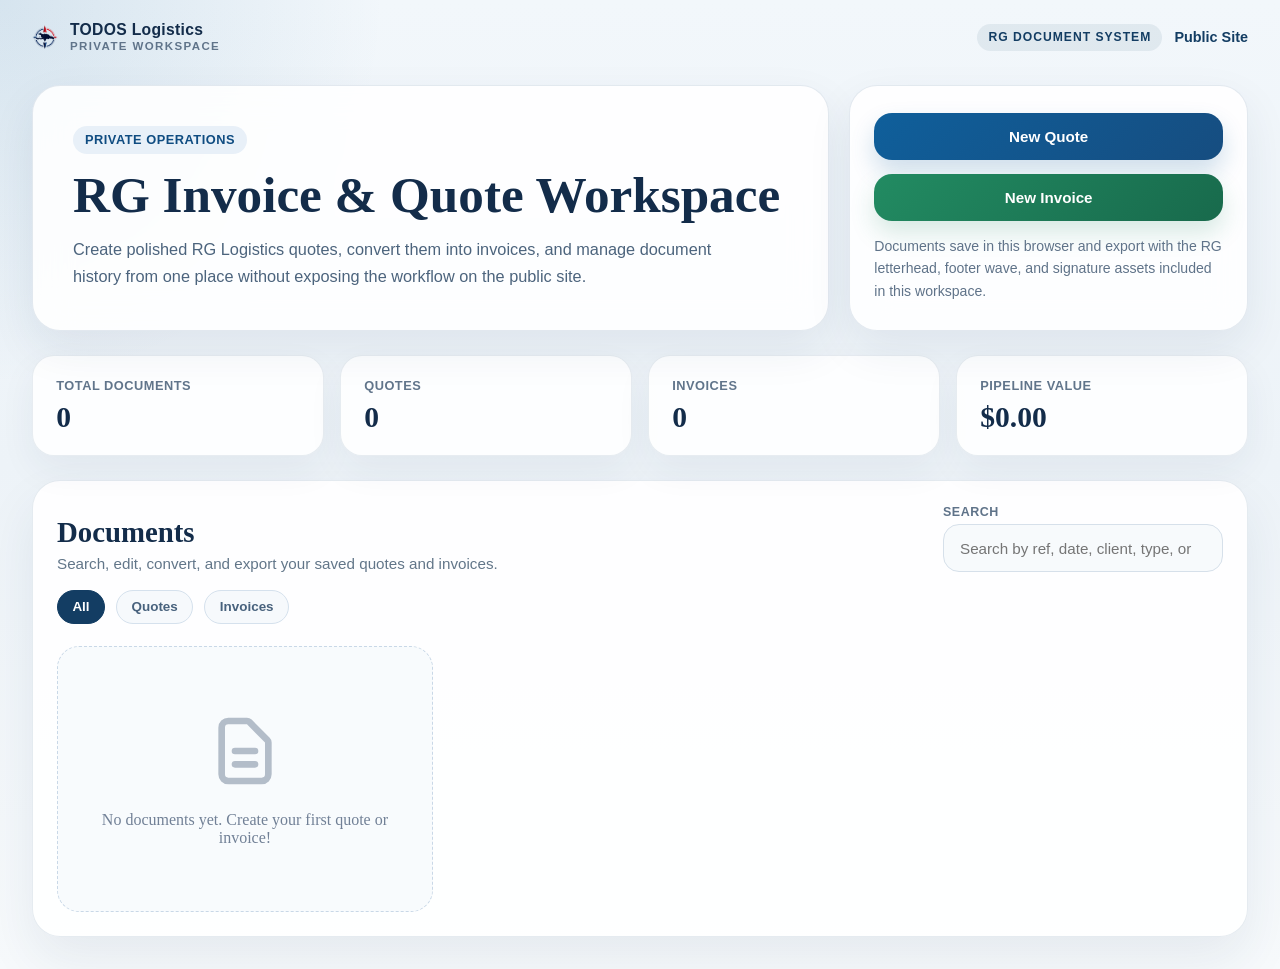
==== admin/index.html @ 8125ab9e "update admin feature workflow and domain" ====
<!DOCTYPE html>
<html lang="en">
<head>
    <meta charset="UTF-8">
    <meta name="viewport" content="width=device-width, initial-scale=1.0">
    <title>RG Logistics Workspace | TODOS Logistics</title>
    <meta name="robots" content="noindex, nofollow, noarchive, nosnippet">
    <meta name="referrer" content="no-referrer">
    <link rel="stylesheet" href="css/styles.css">
</head>
<body>
    <header class="workspace-topbar">
        <a class="workspace-brand" href="../index.html" aria-label="Return to TODOS Logistics">
            <img src="../Assets/Logo-Compass.png" alt="TODOS Logistics Compass">
            <span class="workspace-brand-copy">
                <strong>TODOS Logistics</strong>
                <span>Private Workspace</span>
            </span>
        </a>
        <div class="workspace-links">
            <span class="workspace-badge">RG Document System</span>
            <a class="workspace-link" href="../index.html">Public Site</a>
        </div>
    </header>
    <main class="container">
        <section class="hero-panel">
            <div class="hero-copy">
                <span class="eyebrow">Private Operations</span>
                <h1>RG Invoice & Quote Workspace</h1>
                <p>Create polished RG Logistics quotes, convert them into invoices, and manage document history from one place without exposing the workflow on the public site.</p>
            </div>
            <div class="hero-actions" aria-label="Primary actions">
                <button class="btn btn-primary" id="newQuoteBtn" type="button">New Quote</button>
                <button class="btn btn-success" id="newInvoiceBtn" type="button">New Invoice</button>
                <p class="hero-note">Documents save in this browser and export with the RG letterhead, footer wave, and signature assets included in this workspace.</p>
            </div>
        </section>

        <section class="overview-grid">
            <article class="stat-card">
                <span class="stat-label">Total Documents</span>
                <strong class="stat-value" id="totalDocumentsStat">0</strong>
            </article>
            <article class="stat-card">
                <span class="stat-label">Quotes</span>
                <strong class="stat-value" id="quoteCountStat">0</strong>
            </article>
            <article class="stat-card">
                <span class="stat-label">Invoices</span>
                <strong class="stat-value" id="invoiceCountStat">0</strong>
            </article>
            <article class="stat-card">
                <span class="stat-label">Pipeline Value</span>
                <strong class="stat-value" id="totalValueStat">$0.00</strong>
            </article>
        </section>

        <section class="dashboard">
                <div class="dashboard-topbar">
                <div>
                    <h2>Documents</h2>
                    <p class="dashboard-subtitle">Search, edit, convert, and export your saved quotes and invoices.</p>
                </div>
                <label class="search-field">
                    <span class="search-label">Search</span>
                    <input type="search" id="documentSearch" placeholder="Search by ref, date, client, type, or tag">
                </label>
            </div>

            <div class="filter-row" role="tablist" aria-label="Document filters">
                <button class="filter-chip active" id="filterAllBtn" type="button" data-filter="all">All</button>
                <button class="filter-chip" id="filterQuotesBtn" type="button" data-filter="quote">Quotes</button>
                <button class="filter-chip" id="filterInvoicesBtn" type="button" data-filter="invoice">Invoices</button>
            </div>

            <div class="documents-grid" id="documentsGrid">
                <div class="empty-state">
                    <svg fill="none" stroke="currentColor" viewBox="0 0 24 24" aria-hidden="true">
                        <path stroke-linecap="round" stroke-linejoin="round" stroke-width="2" d="M9 12h6m-6 4h6m2 5H7a2 2 0 0 1-2-2V5a2 2 0 0 1 2-2h5.586a1 1 0 0 1 .707.293l5.414 5.414a1 1 0 0 1 .293.707V19a2 2 0 0 1-2 2z"></path>
                    </svg>
                    <p>No documents yet. Create your first quote or invoice!</p>
                </div>
            </div>
        </section>
    </main>

    <div class="modal" id="documentModal" aria-hidden="true">
        <div class="modal-content">
            <div class="modal-header">
                <h3 id="modalTitle">New Quote</h3>
                <button class="close-btn" id="closeModalBtn" type="button" aria-label="Close">x</button>
            </div>

            <div class="modal-body">
                <div class="modal-layout">
                    <div class="editor-panel">
                        <div class="step-indicator">
                            <div class="step active" data-step="1">
                                <div class="step-number">1</div>
                                <div class="step-label">Type & Info</div>
                            </div>
                            <div class="step" data-step="2">
                                <div class="step-number">2</div>
                                <div class="step-label">Client Details</div>
                            </div>
                            <div class="step" data-step="3">
                                <div class="step-number">3</div>
                                <div class="step-label">Line Items</div>
                            </div>
                            <div class="step" data-step="4">
                                <div class="step-number">4</div>
                                <div class="step-label">Items Preview</div>
                            </div>
                            <div class="step" data-step="5">
                                <div class="step-number">5</div>
                                <div class="step-label">Review</div>
                            </div>
                        </div>

                        <div class="step-intro">
                            <span class="step-intro-label">Current Step</span>
                            <h4 id="stepIntroTitle">Type & Info</h4>
                            <p id="stepIntroText">Choose the document type, confirm the date, and set the reference details.</p>
                        </div>

                        <div class="form-step active" data-step="1">
                            <div class="review-section-header">
                                <span class="review-section-step">Step 1</span>
                                <h5>Document Details</h5>
                                <p>Make quick changes to type, date, PO number, and tags.</p>
                            </div>
                            <div class="form-group">
                                <label for="docType">Document Type</label>
                                <select id="docType">
                                    <option value="quote">Quote</option>
                                    <option value="invoice">Invoice</option>
                                </select>
                            </div>
                            <div class="form-row">
                                <div class="form-group">
                                    <label for="refNumber">Reference Number</label>
                                    <input type="text" id="refNumber">
                                    <small class="field-help">You can adjust the last sequence digits if you need to change the quote or invoice number manually.</small>
                                </div>
                                <div class="form-group">
                                    <label for="docDate">Date</label>
                                    <input type="date" id="docDate">
                                </div>
                            </div>
                            <div class="form-group">
                                <label for="poNumber">Purchase Order Number (Optional)</label>
                                <input type="text" id="poNumber" placeholder="N/A">
                            </div>
                            <div class="form-group">
                                <label for="docTags">Tags</label>
                                <input type="text" id="docTags" placeholder="Priority, Port-au-Prince, Forklift">
                                <small class="field-help">Separate tags with commas to make documents easier to find later.</small>
                            </div>
                        </div>

                        <div class="form-step" data-step="2">
                            <div class="review-section-header">
                                <span class="review-section-step">Step 2</span>
                                <h5>Client Details</h5>
                                <p>Adjust the customer name or address without leaving review.</p>
                            </div>
                            <div class="form-group">
                                <label for="clientSelect">Saved Client</label>
                                <select id="clientSelect">
                                    <option value="">-- Choose or Add Client --</option>
                                </select>
                            </div>
                            <div class="form-group">
                                <label for="clientName">Client Name / Company</label>
                                <input type="text" id="clientName" placeholder="CCXpress S.A | Chatelain Cargo Services">
                            </div>
                            <div class="form-group">
                                <label for="clientAddress">Client Address</label>
                                <textarea id="clientAddress" rows="3" placeholder="42 Airport Road, Port Au Prince, Haiti"></textarea>
                            </div>
                            <div class="form-group">
                                <button type="button" class="btn btn-success" id="saveClientBtn">Save Client</button>
                            </div>
                        </div>

                        <div class="form-step" data-step="3">
                            <div class="review-section-header">
                                <span class="review-section-step">Step 3</span>
                                <h5>Line Items</h5>
                                <p>Update quantities and pricing for each service, then set document-wide notes and payment terms below.</p>
                            </div>
                            <div class="form-group">
                                <div class="line-items-header">
                                    <label>Line Items</label>
                                    <button type="button" class="btn btn-secondary" id="addItemBtn">Add Item</button>
                                </div>
                                <div class="items-container" id="itemsContainer"></div>
                            </div>
                            <div class="document-settings-panel">
                                <div class="document-settings-header">
                                    <h6>Document Notes & Terms</h6>
                                    <p>These fields apply to the overall quote or invoice, not to an individual line item.</p>
                                </div>
                                <div class="form-group">
                                    <label for="notes">Notes (Optional)</label>
                                    <textarea id="notes" rows="3" placeholder="Add any exclusions, terms, or additional notes for the full document..."></textarea>
                                </div>
                                <div class="form-group">
                                    <label for="paymentTerms">Terms of Payment</label>
                                    <input type="text" id="paymentTerms" value="Payment Upon Receipt">
                                </div>
                            </div>
                        </div>

                        <div class="form-step" data-step="4">
                            <div class="review-section-header">
                                <span class="review-section-step">Step 4</span>
                                <h5>Line Item Preview</h5>
                                <p>Inspect the commercial section before opening the full print-ready review.</p>
                            </div>
                            <div class="preview-container" id="lineItemsPreviewContainer"></div>
                        </div>

                        <div class="form-step" data-step="5">
                            <div class="review-section-header">
                                <span class="review-section-step">Step 5</span>
                                <h5>Final Preview</h5>
                                <p>Review the final output and export when everything looks right.</p>
                            </div>
                            <div class="preview-container" id="previewContainer"></div>
                        </div>
                    </div>
                    <aside class="editor-sidebar">
                        <section class="sidebar-card">
                            <span class="sidebar-label">Document Summary</span>
                            <div class="sidebar-value" id="summaryDocType">Quote</div>
                            <div class="sidebar-meta" id="summaryRef">Ref pending</div>
                            <div class="sidebar-meta" id="summaryDate">Date pending</div>
                        </section>

                        <section class="sidebar-card">
                            <span class="sidebar-label">Client</span>
                            <div class="sidebar-value sidebar-value-sm" id="summaryClient">No client selected</div>
                            <div class="sidebar-meta sidebar-meta-multiline" id="summaryAddress">Choose or enter a client to continue.</div>
                        </section>

                        <section class="sidebar-card">
                            <span class="sidebar-label">Commercial Snapshot</span>
                            <div class="sidebar-metrics">
                                <div>
                                    <span class="sidebar-metric-label">Items</span>
                                    <strong id="summaryItems">0</strong>
                                </div>
                                <div>
                                    <span class="sidebar-metric-label">Subtotal</span>
                                    <strong id="summaryTotal">$0.00</strong>
                                </div>
                            </div>
                            <div class="sidebar-tags" id="summaryTags">
                                <span class="sidebar-tag muted">No tags yet</span>
                            </div>
                        </section>

                        <section class="sidebar-card">
                            <span class="sidebar-label">Export Options</span>
                            <label class="checkbox-row checkbox-row-block">
                                <input type="checkbox" id="includeSignature" checked>
                                <span>Include signature on export</span>
                            </label>
                            <small class="field-help">Turn this off for unsigned quotes or invoices before you export the PDF.</small>
                        </section>

                        <section class="sidebar-card sidebar-card-muted">
                            <span class="sidebar-label">Workflow Tip</span>
                            <p id="sidebarTip">Keep line items concise and use tags like destination, service type, or priority to make search much easier later.</p>
                        </section>
                    </aside>
                </div>
            </div>

            <div class="modal-footer">
                <button class="btn btn-secondary" id="prevBtn" type="button" style="display: none;">Previous</button>
                <button class="btn btn-primary" id="nextBtn" type="button">Next</button>
                <button class="btn btn-success" id="saveBtn" type="button" style="display: none;">Save & Export PDF</button>
            </div>
        </div>
    </div>

    <script src="js/app.js"></script>
</body>
</html>
---- admin/css/styles.css ----
* {
    margin: 0;
    padding: 0;
    box-sizing: border-box;
}

body {
    font-family: Georgia, "Times New Roman", serif;
    background:
        radial-gradient(circle at top left, rgba(11, 93, 151, 0.12), transparent 24%),
        linear-gradient(180deg, #f2f7fb 0%, #edf3f8 48%, #f7fafc 100%);
    color: #24364a;
    min-height: 100vh;
}

.workspace-topbar {
    max-width: 1360px;
    margin: 0 auto;
    padding: 1.35rem 2rem 0;
    display: flex;
    align-items: center;
    justify-content: space-between;
    gap: 1rem;
}

.workspace-brand {
    display: inline-flex;
    align-items: center;
    gap: 0.75rem;
    text-decoration: none;
}

.workspace-brand img {
    width: 26px;
    height: 26px;
    object-fit: contain;
}

.workspace-brand-copy {
    display: flex;
    flex-direction: column;
    line-height: 1;
}

.workspace-brand-copy strong {
    color: #132c4a;
    font-family: "Segoe UI", Roboto, Arial, sans-serif;
    font-size: 0.98rem;
    letter-spacing: 0.02em;
}

.workspace-brand-copy span {
    color: #60748a;
    font-family: "Segoe UI", Roboto, Arial, sans-serif;
    font-size: 0.72rem;
    font-weight: 700;
    text-transform: uppercase;
    letter-spacing: 0.12em;
    margin-top: 0.25rem;
}

.workspace-links {
    display: flex;
    align-items: center;
    gap: 0.75rem;
    flex-wrap: wrap;
    justify-content: flex-end;
}

.workspace-badge {
    display: inline-flex;
    align-items: center;
    padding: 0.4rem 0.7rem;
    border-radius: 999px;
    background: rgba(19, 61, 99, 0.08);
    color: #133d63;
    font-family: "Segoe UI", Roboto, Arial, sans-serif;
    font-size: 0.76rem;
    font-weight: 700;
    text-transform: uppercase;
    letter-spacing: 0.08em;
}

.workspace-link {
    color: #133d63;
    text-decoration: none;
    font-family: "Segoe UI", Roboto, Arial, sans-serif;
    font-size: 0.9rem;
    font-weight: 700;
}

.workspace-link:hover {
    text-decoration: underline;
}

.container {
    max-width: 1360px;
    margin: 0 auto;
    padding: 2rem;
}

.hero-panel {
    display: grid;
    grid-template-columns: minmax(0, 1.8fr) minmax(320px, 0.9fr);
    gap: 1.25rem;
    align-items: stretch;
    margin-bottom: 1.5rem;
}

.hero-copy,
.hero-actions {
    background: rgba(255, 255, 255, 0.88);
    border: 1px solid rgba(138, 163, 186, 0.24);
    border-radius: 28px;
    box-shadow: 0 18px 45px rgba(28, 52, 84, 0.08);
    backdrop-filter: blur(18px);
}

.hero-copy {
    padding: 2.5rem;
}

.eyebrow {
    display: inline-flex;
    align-items: center;
    gap: 0.4rem;
    padding: 0.4rem 0.75rem;
    border-radius: 999px;
    background: #e8f0f8;
    color: #0f4c81;
    font-family: "Segoe UI", Roboto, Arial, sans-serif;
    font-size: 0.8rem;
    font-weight: 700;
    letter-spacing: 0.04em;
    text-transform: uppercase;
    margin-bottom: 1rem;
}

.hero-copy h1 {
    font-size: clamp(2.2rem, 4vw, 4rem);
    line-height: 0.98;
    color: #132c4a;
    margin-bottom: 1rem;
}

.hero-copy p {
    max-width: 40rem;
    color: #4c647d;
    font-family: "Segoe UI", Roboto, Arial, sans-serif;
    font-size: 1.02rem;
    line-height: 1.65;
}

.hero-actions {
    padding: 1.5rem;
    display: flex;
    flex-direction: column;
    justify-content: center;
    gap: 0.85rem;
}

.hero-note {
    color: #5f7389;
    font-family: "Segoe UI", Roboto, Arial, sans-serif;
    font-size: 0.88rem;
    line-height: 1.6;
}

.actions {
    display: flex;
    gap: 1rem;
    margin-bottom: 2rem;
    flex-wrap: wrap;
}

.btn {
    padding: 0.95rem 1.2rem;
    border: none;
    border-radius: 18px;
    font-weight: 600;
    cursor: pointer;
    transition: all 0.3s ease;
    font-size: 0.95rem;
    font-family: "Segoe UI", Roboto, Arial, sans-serif;
}

.btn-primary {
    background: linear-gradient(135deg, #0f5f9b 0%, #164d80 100%);
    color: white;
    box-shadow: 0 12px 24px rgba(15, 95, 155, 0.2);
}

.btn-primary:hover {
    background: linear-gradient(135deg, #0c558d 0%, #123d67 100%);
    transform: translateY(-2px);
    box-shadow: 0 16px 30px rgba(15, 95, 155, 0.28);
}

.btn-success {
    background: linear-gradient(135deg, #228b62 0%, #186a4c 100%);
    color: white;
    box-shadow: 0 12px 24px rgba(34, 139, 98, 0.18);
}

.btn-success:hover {
    background: linear-gradient(135deg, #1d7e59 0%, #14583f 100%);
}

.btn-secondary {
    background: #eef3f8;
    color: #28435f;
    border: 1px solid #d6e0ea;
}

.btn-secondary:hover {
    background: #dfe8f2;
}

.overview-grid {
    display: grid;
    grid-template-columns: repeat(4, minmax(0, 1fr));
    gap: 1rem;
    margin-bottom: 1.5rem;
}

.stat-card {
    background: rgba(255, 255, 255, 0.88);
    border: 1px solid rgba(138, 163, 186, 0.2);
    border-radius: 22px;
    padding: 1.4rem 1.45rem;
    box-shadow: 0 14px 36px rgba(28, 52, 84, 0.06);
}

.stat-label {
    display: block;
    color: #61758b;
    font-family: "Segoe UI", Roboto, Arial, sans-serif;
    font-size: 0.8rem;
    font-weight: 700;
    letter-spacing: 0.04em;
    text-transform: uppercase;
    margin-bottom: 0.6rem;
}

.stat-value {
    display: block;
    color: #132c4a;
    font-size: 1.85rem;
    line-height: 1;
}

.dashboard {
    background: rgba(255, 255, 255, 0.9);
    border: 1px solid rgba(138, 163, 186, 0.22);
    border-radius: 28px;
    padding: 1.5rem;
    box-shadow: 0 24px 52px rgba(28, 52, 84, 0.08);
}

.dashboard-topbar {
    display: flex;
    justify-content: space-between;
    align-items: end;
    gap: 1rem;
    margin-bottom: 1.1rem;
}

.dashboard h2 {
    margin-bottom: 0.35rem;
    color: #132c4a;
    font-size: 1.8rem;
}

.dashboard-subtitle {
    color: #627689;
    font-family: "Segoe UI", Roboto, Arial, sans-serif;
    font-size: 0.95rem;
}

.search-field {
    display: flex;
    flex-direction: column;
    gap: 0.35rem;
    min-width: 280px;
}

.search-label {
    color: #5f7389;
    font-family: "Segoe UI", Roboto, Arial, sans-serif;
    font-size: 0.78rem;
    font-weight: 700;
    text-transform: uppercase;
    letter-spacing: 0.04em;
}

.search-field input {
    width: 100%;
    padding: 0.9rem 1rem;
    border-radius: 16px;
    border: 1px solid #d6e0ea;
    background: #f7fafc;
    font-family: "Segoe UI", Roboto, Arial, sans-serif;
    font-size: 0.95rem;
}

.search-field input:focus {
    outline: none;
    border-color: #0f5f9b;
    box-shadow: 0 0 0 4px rgba(15, 95, 155, 0.12);
}

.filter-row {
    display: flex;
    gap: 0.7rem;
    flex-wrap: wrap;
    margin-bottom: 1.4rem;
}

.filter-chip {
    border: 1px solid #d5e1ed;
    background: #f6f9fc;
    color: #48627d;
    border-radius: 999px;
    padding: 0.55rem 0.9rem;
    font-family: "Segoe UI", Roboto, Arial, sans-serif;
    font-size: 0.84rem;
    font-weight: 700;
    cursor: pointer;
    transition: all 0.2s ease;
}

.filter-chip.active,
.filter-chip:hover {
    background: #133d63;
    border-color: #133d63;
    color: white;
}

.documents-grid {
    display: grid;
    grid-template-columns: repeat(auto-fill, minmax(320px, 1fr));
    gap: 1.2rem;
}

.document-card {
    background:
        linear-gradient(180deg, rgba(255, 255, 255, 0.98), rgba(244, 248, 252, 0.96)),
        #fff;
    border: 1px solid #dbe5ef;
    border-radius: 22px;
    padding: 1.25rem;
    transition: all 0.28s ease;
    cursor: pointer;
    box-shadow: 0 10px 26px rgba(28, 52, 84, 0.05);
}

.document-card:hover {
    border-color: #9eb8d3;
    box-shadow: 0 16px 34px rgba(28, 52, 84, 0.11);
    transform: translateY(-3px);
}

.document-card-locked {
    cursor: default;
    opacity: 0.92;
}

.document-card-locked:hover {
    border-color: #dbe5ef;
    box-shadow: 0 10px 26px rgba(28, 52, 84, 0.05);
    transform: none;
}

.doc-header {
    display: flex;
    justify-content: space-between;
    align-items: start;
    margin-bottom: 1rem;
}

.doc-type {
    display: inline-flex;
    align-items: center;
    padding: 0.35rem 0.7rem;
    border-radius: 999px;
    font-size: 0.72rem;
    font-weight: 700;
    letter-spacing: 0.04em;
    text-transform: uppercase;
    font-family: "Segoe UI", Roboto, Arial, sans-serif;
}

.doc-type.quote {
    background: #d9ecfb;
    color: #1e5f93;
}

.doc-type.invoice {
    background: #d7f0e4;
    color: #1c6a4e;
}

.doc-ref {
    font-weight: 700;
    color: #16314e;
    font-size: 1.15rem;
}

.doc-date {
    color: #6f8195;
    font-size: 0.84rem;
    font-family: "Segoe UI", Roboto, Arial, sans-serif;
}

.doc-total {
    font-size: 1.6rem;
    font-weight: 700;
    color: #16314e;
    margin-top: 0.75rem;
}

.doc-client {
    color: #52677b;
    font-size: 0.94rem;
    margin-top: 0.55rem;
    font-family: "Segoe UI", Roboto, Arial, sans-serif;
}

.doc-tags {
    display: flex;
    gap: 0.4rem;
    flex-wrap: wrap;
    margin-top: 0.8rem;
}

.doc-tag {
    display: inline-flex;
    align-items: center;
    padding: 0.28rem 0.65rem;
    border-radius: 999px;
    background: #edf4fa;
    color: #45637d;
    font-family: "Segoe UI", Roboto, Arial, sans-serif;
    font-size: 0.74rem;
    font-weight: 700;
}

.doc-lock-badge {
    display: inline-flex;
    align-items: center;
    margin-top: 0.8rem;
    padding: 0.28rem 0.65rem;
    border-radius: 999px;
    background: #f2f5f8;
    color: #5d7084;
    font-family: "Segoe UI", Roboto, Arial, sans-serif;
    font-size: 0.74rem;
    font-weight: 700;
}

.doc-actions {
    display: flex;
    gap: 0.5rem;
    margin-top: 1rem;
    flex-wrap: wrap;
}

.doc-lock-note {
    color: #60758a;
    font-family: "Segoe UI", Roboto, Arial, sans-serif;
    font-size: 0.8rem;
    font-weight: 700;
    align-self: center;
}

.doc-action-btn {
    border: 1px solid #d2deea;
    background: #fff;
    color: #2d4964;
    border-radius: 999px;
    padding: 0.42rem 0.82rem;
    font-size: 0.78rem;
    font-weight: 700;
    cursor: pointer;
    transition: all 0.2s ease;
    font-family: "Segoe UI", Roboto, Arial, sans-serif;
}

.doc-action-btn:hover {
    border-color: #0f5f9b;
    color: #0f5f9b;
}

.doc-action-btn-danger {
    border-color: #f0c0c0;
    color: #b33939;
}

.doc-action-btn-danger:hover {
    border-color: #cc3d3d;
    color: #992f2f;
}

.empty-state {
    text-align: center;
    padding: 4rem 2rem;
    color: #718096;
    background: #f8fbfd;
    border: 1px dashed #c9d8e7;
    border-radius: 22px;
}

.empty-state svg {
    width: 80px;
    height: 80px;
    margin-bottom: 1rem;
    opacity: 0.45;
}

.modal {
    display: none;
    position: fixed;
    inset: 0;
    width: 100%;
    height: 100%;
    padding: 1rem;
    background: rgba(12, 26, 43, 0.5);
    backdrop-filter: blur(10px);
    z-index: 1000;
    overflow: hidden;
}

.modal.active {
    display: flex;
    align-items: center;
    justify-content: center;
}

.modal-content {
    background: white;
    border-radius: 24px;
    max-width: 880px;
    width: 92%;
    height: min(860px, calc(100vh - 2rem));
    max-height: calc(100vh - 2rem);
    display: flex;
    flex-direction: column;
    overflow: hidden;
    box-shadow: 0 28px 70px rgba(17, 31, 48, 0.28);
    border: 1px solid rgba(210, 223, 235, 0.9);
}

.modal-header {
    background: linear-gradient(135deg, #17385b 0%, #0f2943 100%);
    color: white;
    padding: 1.6rem 1.75rem;
    border-radius: 24px 24px 0 0;
    display: flex;
    justify-content: space-between;
    align-items: center;
    flex: 0 0 auto;
}

.modal-header h3 {
    font-size: 1.45rem;
}

.close-btn {
    background: rgba(255, 255, 255, 0.12);
    color: white;
    border: none;
    font-size: 1.2rem;
    cursor: pointer;
    padding: 0;
    width: 36px;
    height: 36px;
    border-radius: 50%;
    display: flex;
    align-items: center;
    justify-content: center;
}

.modal-body {
    padding: 1.25rem 1.5rem;
    overflow-y: auto;
    flex: 1 1 auto;
    min-height: 0;
}

.modal-layout {
    display: grid;
    grid-template-columns: minmax(0, 1fr);
    gap: 1.25rem;
    align-items: start;
}

.editor-panel {
    min-width: 0;
}

.editor-sidebar {
    display: none;
    flex-direction: column;
    gap: 0.95rem;
    position: sticky;
    top: 0;
}

.modal.review-mode .modal-layout {
    grid-template-columns: minmax(0, 1.4fr) 280px;
}

.modal.review-mode .editor-sidebar {
    display: flex;
}

.sidebar-card {
    background: linear-gradient(180deg, #f9fbfd 0%, #f4f8fb 100%);
    border: 1px solid #d9e4ee;
    border-radius: 20px;
    padding: 1rem;
    box-shadow: 0 10px 24px rgba(24, 46, 72, 0.05);
}

.sidebar-card-muted {
    background: linear-gradient(180deg, #eef4f9 0%, #e7eef5 100%);
}

.sidebar-label {
    display: block;
    color: #60758a;
    font-family: "Segoe UI", Roboto, Arial, sans-serif;
    font-size: 0.74rem;
    font-weight: 700;
    letter-spacing: 0.06em;
    text-transform: uppercase;
    margin-bottom: 0.65rem;
}

.sidebar-value {
    color: #132c4a;
    font-size: 1.35rem;
    line-height: 1.1;
    margin-bottom: 0.45rem;
}

.sidebar-value-sm {
    font-size: 1.05rem;
}

.sidebar-meta {
    color: #5c7289;
    font-family: "Segoe UI", Roboto, Arial, sans-serif;
    font-size: 0.88rem;
    line-height: 1.45;
}

.sidebar-meta + .sidebar-meta {
    margin-top: 0.35rem;
}

.sidebar-meta-multiline {
    white-space: pre-wrap;
}

.sidebar-metrics {
    display: grid;
    grid-template-columns: 1fr 1fr;
    gap: 0.75rem;
}

.sidebar-metrics strong {
    display: block;
    color: #15314f;
    font-size: 1.15rem;
    margin-top: 0.2rem;
}

.sidebar-metric-label {
    color: #60758a;
    font-family: "Segoe UI", Roboto, Arial, sans-serif;
    font-size: 0.76rem;
    font-weight: 700;
    text-transform: uppercase;
    letter-spacing: 0.04em;
}

.sidebar-tags {
    display: flex;
    flex-wrap: wrap;
    gap: 0.45rem;
    margin-top: 0.9rem;
}

.sidebar-tag {
    display: inline-flex;
    align-items: center;
    padding: 0.28rem 0.62rem;
    border-radius: 999px;
    background: #e8f1f8;
    color: #3d607f;
    font-family: "Segoe UI", Roboto, Arial, sans-serif;
    font-size: 0.73rem;
    font-weight: 700;
}

.sidebar-tag.muted {
    background: #edf2f7;
    color: #6d8094;
}

.step-intro {
    background: linear-gradient(180deg, #f9fbfd 0%, #f3f8fc 100%);
    border: 1px solid #dde7f0;
    border-radius: 18px;
    padding: 1rem 1.1rem;
    margin-bottom: 1.15rem;
}

.step-intro-label {
    display: block;
    color: #5b7289;
    font-family: "Segoe UI", Roboto, Arial, sans-serif;
    font-size: 0.74rem;
    font-weight: 700;
    text-transform: uppercase;
    letter-spacing: 0.05em;
    margin-bottom: 0.35rem;
}

.step-intro h4 {
    color: #17314f;
    font-size: 1.15rem;
    margin-bottom: 0.35rem;
}

.step-intro p,
#sidebarTip {
    color: #5e748a;
    font-family: "Segoe UI", Roboto, Arial, sans-serif;
    font-size: 0.9rem;
    line-height: 1.5;
}

.step-indicator {
    display: flex;
    justify-content: space-between;
    margin-bottom: 2rem;
    position: relative;
}

.step-indicator::before {
    content: "";
    position: absolute;
    top: 20px;
    left: 0;
    right: 0;
    height: 2px;
    background: #e2e8f0;
    z-index: 0;
}

.step {
    display: flex;
    flex-direction: column;
    align-items: center;
    gap: 0.5rem;
    position: relative;
    z-index: 1;
    cursor: pointer;
    transition: transform 0.2s ease;
}

.step:hover {
    transform: translateY(-1px);
}

.step-number {
    width: 40px;
    height: 40px;
    border-radius: 50%;
    background: #e2e8f0;
    color: #718096;
    display: flex;
    align-items: center;
    justify-content: center;
    font-weight: 700;
    transition: all 0.3s ease;
}

.step.active .step-number {
    background: #3182ce;
    color: white;
}

.step.completed .step-number {
    background: #38a169;
    color: white;
}

.step-label {
    font-size: 0.75rem;
    color: #718096;
    font-weight: 600;
}

.step.active .step-label {
    color: #3182ce;
}

.form-step {
    display: none;
}

.form-step.active {
    display: block;
}

.review-section-header {
    display: none;
}

.modal.review-mode .form-step.active {
    display: block;
    background: linear-gradient(180deg, #ffffff 0%, #fafcfe 100%);
    border: 1px solid #dce6ef;
    border-radius: 18px;
    padding: 1rem;
    margin-bottom: 1rem;
    box-shadow: 0 10px 22px rgba(18, 39, 62, 0.04);
}

.modal.review-mode .form-step.active[data-step="5"] {
    background: transparent;
    border: 0;
    padding: 0;
    margin-bottom: 0;
    box-shadow: none;
}

.modal.review-mode .review-section-header {
    display: block;
    margin-bottom: 0.9rem;
}

.review-section-step {
    display: inline-flex;
    align-items: center;
    padding: 0.28rem 0.6rem;
    border-radius: 999px;
    background: #e9f1f8;
    color: #4a6a89;
    font-family: "Segoe UI", Roboto, Arial, sans-serif;
    font-size: 0.72rem;
    font-weight: 700;
    text-transform: uppercase;
    letter-spacing: 0.05em;
    margin-bottom: 0.45rem;
}

.review-section-header h5 {
    color: #16314e;
    font-size: 1.02rem;
    margin-bottom: 0.2rem;
}

.review-section-header p {
    color: #62768b;
    font-family: "Segoe UI", Roboto, Arial, sans-serif;
    font-size: 0.86rem;
    line-height: 1.45;
}

.form-group {
    margin-bottom: 1.5rem;
}

.form-group label {
    display: block;
    margin-bottom: 0.5rem;
    font-weight: 600;
    color: #2d3748;
}

.inline-toggle-label {
    display: flex;
    align-items: center;
    justify-content: space-between;
    gap: 0.75rem;
}

.inline-checkbox {
    display: inline-flex;
    align-items: center;
    gap: 0.35rem;
    color: #5f7489;
    font-family: "Segoe UI", Roboto, Arial, sans-serif;
    font-size: 0.8rem;
    font-weight: 700;
    white-space: nowrap;
}

.inline-checkbox input {
    width: auto;
}

.checkbox-row {
    display: inline-flex;
    align-items: center;
    gap: 0.6rem;
    font-family: "Segoe UI", Roboto, Arial, sans-serif;
    font-weight: 600;
    cursor: pointer;
}

.checkbox-row input {
    width: auto;
}

.checkbox-row-block {
    display: flex;
}

.field-help {
    display: block;
    margin-top: 0.45rem;
    color: #627689;
    font-family: "Segoe UI", Roboto, Arial, sans-serif;
    font-size: 0.8rem;
    line-height: 1.4;
}

.form-group input,
.form-group select,
.form-group textarea {
    width: 100%;
    padding: 0.75rem;
    border: 2px solid #e2e8f0;
    border-radius: 6px;
    font-size: 0.95rem;
    transition: all 0.3s ease;
}

.form-group input:focus,
.form-group select:focus,
.form-group textarea:focus {
    outline: none;
    border-color: #3182ce;
    box-shadow: 0 0 0 3px rgba(49, 130, 206, 0.1);
}

.form-row {
    display: grid;
    grid-template-columns: 1fr 1fr;
    gap: 1rem;
}

.line-items-header {
    display: flex;
    align-items: center;
    justify-content: space-between;
    gap: 1rem;
    margin-bottom: 1rem;
}

.line-items-header label {
    margin-bottom: 0;
}

.items-container {
    margin-top: 1rem;
}

.document-settings-panel {
    margin-top: 1.5rem;
    padding: 1rem 1rem 0.25rem;
    border: 1px solid #dde7f0;
    border-radius: 16px;
    background: linear-gradient(180deg, #fbfdff 0%, #f5f9fc 100%);
}

.document-settings-header {
    margin-bottom: 1rem;
}

.document-settings-header h6 {
    color: #17314f;
    font-size: 0.98rem;
    margin-bottom: 0.2rem;
}

.document-settings-header p {
    color: #62768b;
    font-family: "Segoe UI", Roboto, Arial, sans-serif;
    font-size: 0.85rem;
    line-height: 1.45;
}

.item-internal-panel {
    margin-top: 1rem;
    padding: 0.95rem 1rem 0.2rem;
    border: 1px dashed #ccd9e6;
    border-radius: 14px;
    background: linear-gradient(180deg, #f8fbfe 0%, #f2f7fb 100%);
}

.item-internal-header {
    margin-bottom: 0.85rem;
}

.item-internal-header h6 {
    color: #17314f;
    font-size: 0.92rem;
    margin-bottom: 0.15rem;
}

.item-internal-header p {
    color: #62768b;
    font-family: "Segoe UI", Roboto, Arial, sans-serif;
    font-size: 0.8rem;
    line-height: 1.4;
}

.item-row {
    background: #f7fafc;
    padding: 0.9rem 1rem 1rem;
    border-radius: 14px;
    margin-bottom: 1rem;
    border: 1px solid #e2e8f0;
    transition: border-color 0.2s ease, box-shadow 0.2s ease, background 0.2s ease;
}

.item-row.expanded {
    background: #ffffff;
    border-color: #bfd3eb;
    box-shadow: 0 10px 24px rgba(28, 55, 90, 0.08);
}

.item-row-header {
    display: flex;
    justify-content: space-between;
    align-items: stretch;
    gap: 0.85rem;
    margin-bottom: 0;
}

.item-number {
    font-weight: 700;
    color: #2c5282;
}

.item-summary-toggle {
    flex: 1;
    display: flex;
    align-items: center;
    gap: 0.9rem;
    width: 100%;
    padding: 0.1rem 0;
    border: 0;
    background: transparent;
    text-align: left;
    cursor: pointer;
}

.item-summary-copy {
    min-width: 0;
    display: flex;
    flex-direction: column;
    gap: 0.18rem;
}

.item-summary-title {
    color: #18324b;
    font-weight: 700;
    line-height: 1.35;
}

.item-summary-meta {
    color: #64788f;
    font-family: "Segoe UI", Roboto, Arial, sans-serif;
    font-size: 0.82rem;
    line-height: 1.35;
}

.item-summary-hint {
    margin-left: auto;
    color: #4a6b90;
    font-family: "Segoe UI", Roboto, Arial, sans-serif;
    font-size: 0.8rem;
    font-weight: 600;
    white-space: nowrap;
}

.item-editor {
    display: none;
    margin-top: 1rem;
    padding-top: 1rem;
    border-top: 1px solid #e4ebf3;
}

.item-row.expanded .item-editor {
    display: block;
}

.remove-item {
    background: #e53e3e;
    color: white;
    border: none;
    padding: 0.25rem 0.75rem;
    border-radius: 4px;
    cursor: pointer;
    font-size: 0.85rem;
    flex: 0 0 auto;
}

.modal-footer {
    padding: 1rem 1.5rem 1.25rem;
    background: #f7fafc;
    border-radius: 0 0 12px 12px;
    display: flex;
    justify-content: space-between;
    gap: 1rem;
    flex: 0 0 auto;
    border-top: 1px solid #e4ebf2;
}

.preview-container {
    background: #eef3fb;
    padding: 1.5rem;
    border: 2px solid #d9e4f2;
    border-radius: 12px;
    overflow: hidden;
}

.line-items-review-sheet {
    padding-bottom: 2.75rem;
}

.line-items-review-header {
    display: flex;
    align-items: flex-end;
    justify-content: space-between;
    gap: 1rem;
    margin-bottom: 1.5rem;
}

.line-items-review-kicker {
    color: #1f4f88;
    font-size: 1.15rem;
    font-weight: 700;
    text-transform: capitalize;
}

.line-items-review-ref {
    color: #60748a;
    font-size: 0.95rem;
    font-weight: 600;
}

body.print-window {
    margin: 0;
    padding: 0;
    background: #f5f7fa;
}

.document-sheet {
    background: white;
    width: 100%;
    max-width: 820px;
    margin: 0 auto;
    padding: 2.35rem 2.5rem 6.1rem;
    color: #1f2937;
    font-family: Arial, sans-serif;
    position: relative;
    box-shadow: 0 12px 30px rgba(23, 43, 77, 0.08);
    overflow: hidden;
}

.letterhead {
    margin-bottom: 1.1rem;
}

.letterhead-image {
    display: block;
    width: 100%;
    height: auto;
    max-width: 100%;
}

.document-title {
    text-align: center;
    color: #e1462d;
    font-size: 2.2rem;
    font-weight: 700;
    margin: 0.65rem 0 2.2rem;
}

.document-body {
    padding: 0;
}

.document-meta {
    display: flex;
    justify-content: space-between;
    align-items: flex-start;
    gap: 1rem;
    margin-bottom: 2rem;
    font-size: 0.95rem;
}

.document-meta strong,
.issued-to-label,
.notes-label,
.terms-label {
    color: #3c67a7;
}

.meta-date-value {
    background: #eceff4;
    border: 1px solid #d6dbe6;
    color: #374151;
    display: inline-block;
    min-width: 120px;
    padding: 0.15rem 0.5rem;
    text-align: center;
    font-weight: 700;
}

.document-parties {
    display: flex;
    justify-content: space-between;
    gap: 1.5rem;
    margin-bottom: 1.1rem;
    font-size: 0.95rem;
}

.document-parties > div {
    flex: 1;
}

.issued-to-value {
    margin-top: 0.8rem;
    padding-left: 3rem;
    line-height: 1.4;
}

.po-label {
    color: #e1462d;
    font-weight: 700;
}

.document-items {
    width: 100%;
    border-collapse: collapse;
    table-layout: fixed;
    margin: 1rem 0 1.7rem;
    font-size: 0.9rem;
}

.document-items th,
.document-items td {
    border: 1px solid #51555d;
    padding: 0.22rem 0.35rem;
    vertical-align: top;
}

.document-items th {
    background: #eef3fb;
    text-align: center;
    font-weight: 700;
}

.document-items td:nth-child(1),
.document-items td:nth-child(3),
.document-items td:nth-child(4),
.document-items td:nth-child(5) {
    text-align: center;
    white-space: nowrap;
}

.document-items td:nth-child(2) {
    word-break: break-word;
}

.document-divider {
    height: 3px;
    background: #86a6d4;
    margin: 1.6rem 0 1rem;
}

.document-notes {
    min-height: 4.5rem;
    margin-bottom: 1rem;
    font-size: 0.92rem;
    line-height: 1.5;
}

.document-notes-content {
    margin-top: 0.5rem;
    padding-left: 2rem;
    white-space: pre-wrap;
}

.document-bottom {
    display: grid;
    grid-template-columns: minmax(0, 1fr) 280px;
    gap: 1.5rem;
    align-items: flex-start;
    margin-top: 1rem;
}

.document-terms {
    min-width: 0;
    font-size: 0.95rem;
    line-height: 1.5;
}

.document-totals {
    width: 280px;
    justify-self: end;
    border-collapse: collapse;
    table-layout: fixed;
    font-size: 0.92rem;
}

.document-totals td {
    border: 1px solid #51555d;
    padding: 0.24rem 0.5rem;
    vertical-align: middle;
}

.document-totals td:last-child {
    text-align: right;
    white-space: nowrap;
    padding-right: 0.6rem;
    font-variant-numeric: tabular-nums;
}

.document-signatures {
    display: flex;
    justify-content: space-between;
    gap: 1.5rem;
    margin-top: 2.4rem;
    font-size: 0.9rem;
    align-items: flex-end;
}

.signature-block,
.date-block {
    flex: 1;
}

.signature-row,
.date-row {
    display: flex;
    align-items: flex-end;
    gap: 0.45rem;
}

.signature-row + .signature-row {
    margin-top: 0.85rem;
}

.signature-image-row {
    align-items: flex-start;
}

.signature-label,
.date-label {
    white-space: nowrap;
}

.signature-image-row .signature-label {
    margin-top: 19px;
}

.signature-line,
.date-line {
    display: inline-flex;
    align-items: flex-end;
    height: 1rem;
    vertical-align: bottom;
    overflow: visible;
    position: relative;
}

.signature-line {
    width: 210px;
}

.signature-image-line {
    height: 3.2rem;
    align-self: flex-end;
}

.signature-line::after,
.date-line::after {
    content: "";
    position: absolute;
    left: 0;
    right: 0;
    bottom: 0;
    border-bottom: 1px solid #374151;
    z-index: 3;
}

.signature-image-line.signature-line::after {
    bottom: 19px;
}

.date-block {
    display: flex;
    justify-content: flex-end;
    align-items: flex-end;
    padding-top: 1.65rem;
}

.date-line {
    width: 240px;
}

.line-fill {
    display: inline-flex;
    align-items: flex-end;
    min-height: 1rem;
    padding: 0 0.2rem 0.05rem;
    line-height: 1;
    position: relative;
    z-index: 1;
}

.approved-by-name,
.print-date-text {
    font-size: 0.88rem;
    color: #1f2937;
}

.signature-image {
    display: block;
    position: absolute;
    left: 50%;
    bottom: -8px;
    transform: translateX(-50%);
    max-width: 220px;
    max-height: 82px;
    width: auto;
    height: auto;
    object-fit: contain;
    z-index: 1;
}

.signature-line .line-fill {
    width: 100%;
    min-height: 2.8rem;
    padding: 0;
    justify-content: center;
    align-items: flex-end;
}

.signature-image-line .line-fill {
    min-height: 3.2rem;
}

.footer-wave {
    position: absolute;
    left: 0;
    right: 0;
    bottom: 0;
    height: 118px;
    width: 100%;
    object-fit: contain;
    object-position: center bottom;
    z-index: 0;
    pointer-events: none;
    display: block;
}

.document-sheet > *:not(.footer-wave) {
    position: relative;
    z-index: 1;
}

.empty-state {
    text-align: center;
    padding: 4rem 2rem;
    color: #718096;
}

.empty-state svg {
    width: 80px;
    height: 80px;
    margin-bottom: 1rem;
    opacity: 0.5;
}

@media print {
    @page {
        size: auto;
        margin: 0;
    }

    body {
        background: white;
    }

    body * {
        visibility: hidden;
    }

    #previewContainer,
    #previewContainer * {
        visibility: visible;
    }

    #previewContainer {
        position: absolute;
        left: 0;
        top: 0;
        width: 100%;
        background: white;
        border: 0;
        padding: 0;
    }

    body.print-window * {
        visibility: visible !important;
    }

    body.print-window #previewContainer {
        position: static;
        width: 100%;
        min-height: 100vh;
        background: white;
        border: 0;
        padding: 0;
    }

    .document-meta {
        display: grid;
        grid-template-columns: minmax(0, 1fr) auto;
        align-items: start;
    }

    .document-parties {
        display: grid;
        grid-template-columns: minmax(0, 1fr) minmax(220px, 0.8fr);
        align-items: start;
    }

    .document-bottom {
        display: grid;
        grid-template-columns: minmax(0, 1fr) 280px;
        align-items: start;
    }

    .document-totals {
        width: 280px;
        justify-self: end;
    }

    .document-sheet {
        box-shadow: none;
        max-width: none;
        width: 100%;
        margin: 0;
        min-height: 100vh;
        padding: 0.5in 0 30mm;
        box-sizing: border-box;
    }

    .document-body {
        padding: 0 0.5in;
    }

    .footer-wave {
        left: 0;
        right: 0;
        width: 100%;
        bottom: 0;
    }

    .modal-header,
    .modal-footer,
    .step-indicator {
        display: none !important;
    }
}

@media (max-width: 768px) {
    .workspace-topbar {
        padding: 1rem 1rem 0;
        flex-direction: column;
        align-items: flex-start;
    }

    .workspace-links {
        justify-content: flex-start;
    }

    .container {
        padding: 1rem;
    }

    .modal {
        padding: 0.5rem;
    }

    .modal-content {
        width: 100%;
        height: calc(100vh - 1rem);
        max-height: calc(100vh - 1rem);
        border-radius: 20px;
    }

    .modal-layout {
        grid-template-columns: 1fr;
    }

    .editor-sidebar {
        position: static;
        order: -1;
    }

    .hero-panel,
    .overview-grid {
        grid-template-columns: 1fr;
    }

    .hero-copy,
    .hero-actions,
    .dashboard {
        border-radius: 22px;
    }

    .hero-copy {
        padding: 1.6rem;
    }

    .dashboard-topbar,
    .line-items-header,
    .modal-footer {
        flex-direction: column;
        align-items: stretch;
    }

    .search-field {
        min-width: 0;
        width: 100%;
    }

    .form-row,
    .documents-grid {
        grid-template-columns: 1fr;
    }

    .document-sheet {
        padding: 1.6rem 1rem 5.2rem;
    }

    .document-meta,
    .document-parties,
    .document-bottom,
    .document-signatures {
        flex-direction: column;
        align-items: flex-start;
    }

    .issued-to-value {
        padding-left: 0;
    }

    .document-totals,
    .date-line,
    .signature-line {
        width: 100%;
        min-width: 0;
    }

    .date-block {
        justify-content: flex-start;
    }

    .modal-body,
    .modal-footer {
        padding-left: 1rem;
        padding-right: 1rem;
    }
}
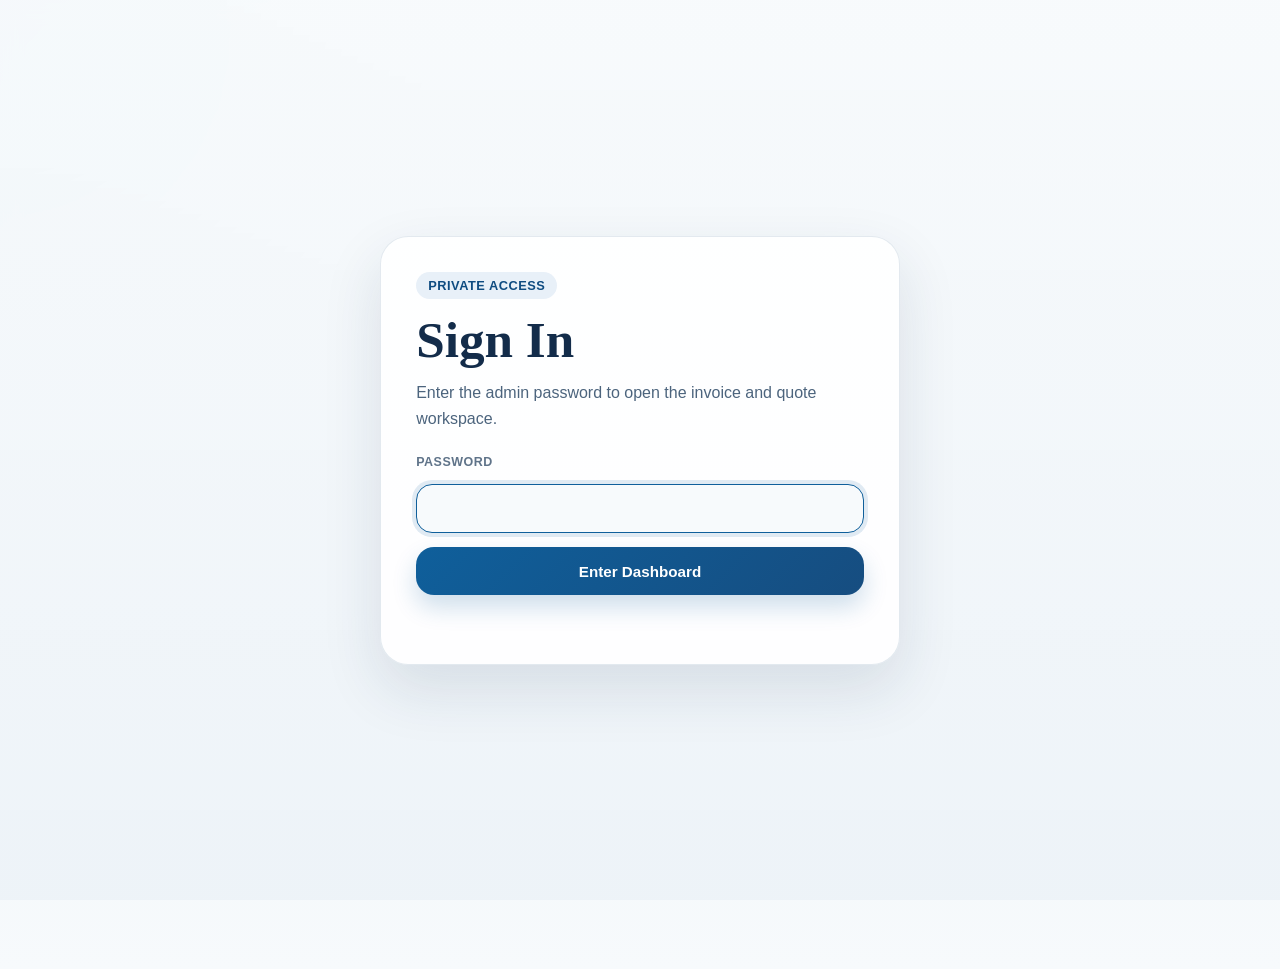
==== commit bfcc5b44: "admin signon added" ====
--- a/admin/index.html
+++ b/admin/index.html
@@ -3,12 +3,27 @@
 <head>
     <meta charset="UTF-8">
     <meta name="viewport" content="width=device-width, initial-scale=1.0">
-    <title>RG Logistics Workspace | TODOS Logistics</title>
+    <title>Admin Workspace | TODOS Logistics</title>
     <meta name="robots" content="noindex, nofollow, noarchive, nosnippet">
     <meta name="referrer" content="no-referrer">
     <link rel="stylesheet" href="css/styles.css">
 </head>
 <body>
+    <div class="auth-gate" id="authGate">
+        <div class="auth-card">
+            <span class="eyebrow">Private Access</span>
+            <h1>Sign In</h1>
+            <p>Enter the admin password to open the invoice and quote workspace.</p>
+            <form class="auth-form" id="authForm">
+                <label for="adminPassword">Password</label>
+                <input id="adminPassword" name="password" type="password" autocomplete="current-password" required>
+                <button class="btn btn-primary" type="submit">Enter Dashboard</button>
+                <p class="auth-error" id="authError" aria-live="polite"></p>
+            </form>
+        </div>
+    </div>
+
+    <div class="admin-shell" id="adminShell">
     <header class="workspace-topbar">
         <a class="workspace-brand" href="../index.html" aria-label="Return to TODOS Logistics">
             <img src="../Assets/Logo-Compass.png" alt="TODOS Logistics Compass">
@@ -18,7 +33,6 @@
             </span>
         </a>
         <div class="workspace-links">
-            <span class="workspace-badge">RG Document System</span>
             <a class="workspace-link" href="../index.html">Public Site</a>
         </div>
     </header>
@@ -26,8 +40,8 @@
         <section class="hero-panel">
             <div class="hero-copy">
                 <span class="eyebrow">Private Operations</span>
-                <h1>RG Invoice & Quote Workspace</h1>
-                <p>Create polished RG Logistics quotes, convert them into invoices, and manage document history from one place without exposing the workflow on the public site.</p>
+                <h1>Invoice & Quote Workspace</h1>
+                <p>Create polished quotes, convert them into invoices, and manage document history from one place without exposing the workflow on the public site.</p>
             </div>
             <div class="hero-actions" aria-label="Primary actions">
                 <button class="btn btn-primary" id="newQuoteBtn" type="button">New Quote</button>
@@ -287,5 +301,50 @@
     </div>
 
     <script src="js/app.js"></script>
+    <script>
+        (function () {
+            const PASSWORD = "todos123";
+            const AUTH_KEY = "todos_admin_signed_in_v1";
+            const authGate = document.getElementById("authGate");
+            const adminShell = document.getElementById("adminShell");
+            const authForm = document.getElementById("authForm");
+            const passwordInput = document.getElementById("adminPassword");
+            const authError = document.getElementById("authError");
+
+            function unlock() {
+                document.body.classList.add("is-authenticated");
+                authGate.setAttribute("aria-hidden", "true");
+                adminShell.removeAttribute("aria-hidden");
+            }
+
+            function lock() {
+                document.body.classList.remove("is-authenticated");
+                authGate.setAttribute("aria-hidden", "false");
+                adminShell.setAttribute("aria-hidden", "true");
+                passwordInput.focus();
+            }
+
+            if (sessionStorage.getItem(AUTH_KEY) === "granted") {
+                unlock();
+            } else {
+                lock();
+            }
+
+            authForm.addEventListener("submit", function (event) {
+                event.preventDefault();
+
+                if (passwordInput.value === PASSWORD) {
+                    sessionStorage.setItem(AUTH_KEY, "granted");
+                    authError.textContent = "";
+                    unlock();
+                    passwordInput.value = "";
+                    return;
+                }
+
+                authError.textContent = "Incorrect password. Please try again.";
+                passwordInput.select();
+            });
+        })();
+    </script>
 </body>
 </html>
--- a/admin/css/styles.css
+++ b/admin/css/styles.css
@@ -11,6 +11,92 @@
         linear-gradient(180deg, #f2f7fb 0%, #edf3f8 48%, #f7fafc 100%);
     color: #24364a;
     min-height: 100vh;
+}
+
+body:not(.is-authenticated) {
+    overflow: hidden;
+}
+
+.admin-shell[aria-hidden="true"] {
+    visibility: hidden;
+}
+
+.auth-gate {
+    position: fixed;
+    inset: 0;
+    z-index: 5000;
+    display: flex;
+    align-items: center;
+    justify-content: center;
+    padding: 1.5rem;
+    background:
+        linear-gradient(180deg, rgba(247, 250, 252, 0.96), rgba(237, 243, 248, 0.98)),
+        radial-gradient(circle at top left, rgba(11, 93, 151, 0.1), transparent 28%);
+    backdrop-filter: blur(10px);
+}
+
+.auth-gate[aria-hidden="true"] {
+    display: none;
+}
+
+.auth-card {
+    width: min(100%, 520px);
+    background: rgba(255, 255, 255, 0.94);
+    border: 1px solid rgba(138, 163, 186, 0.24);
+    border-radius: 28px;
+    box-shadow: 0 24px 60px rgba(28, 52, 84, 0.12);
+    padding: 2.2rem;
+}
+
+.auth-card h1 {
+    font-size: clamp(2rem, 4vw, 3.3rem);
+    line-height: 0.98;
+    color: #132c4a;
+    margin-bottom: 0.9rem;
+}
+
+.auth-card p {
+    color: #4c647d;
+    font-family: "Segoe UI", Roboto, Arial, sans-serif;
+    font-size: 1rem;
+    line-height: 1.65;
+}
+
+.auth-form {
+    margin-top: 1.4rem;
+    display: grid;
+    gap: 0.9rem;
+}
+
+.auth-form label {
+    color: #5f7389;
+    font-family: "Segoe UI", Roboto, Arial, sans-serif;
+    font-size: 0.78rem;
+    font-weight: 700;
+    text-transform: uppercase;
+    letter-spacing: 0.04em;
+}
+
+.auth-form input {
+    width: 100%;
+    padding: 0.95rem 1rem;
+    border-radius: 16px;
+    border: 1px solid #d6e0ea;
+    background: #f7fafc;
+    font-family: "Segoe UI", Roboto, Arial, sans-serif;
+    font-size: 0.95rem;
+}
+
+.auth-form input:focus {
+    outline: none;
+    border-color: #0f5f9b;
+    box-shadow: 0 0 0 4px rgba(15, 95, 155, 0.12);
+}
+
+.auth-error {
+    min-height: 1.2rem;
+    color: #b42318;
+    font-size: 0.9rem;
 }
 
 .workspace-topbar {
@@ -1597,6 +1683,10 @@
         justify-content: flex-start;
     }
 
+    .auth-card {
+        padding: 1.5rem;
+    }
+
     .container {
         padding: 1rem;
     }
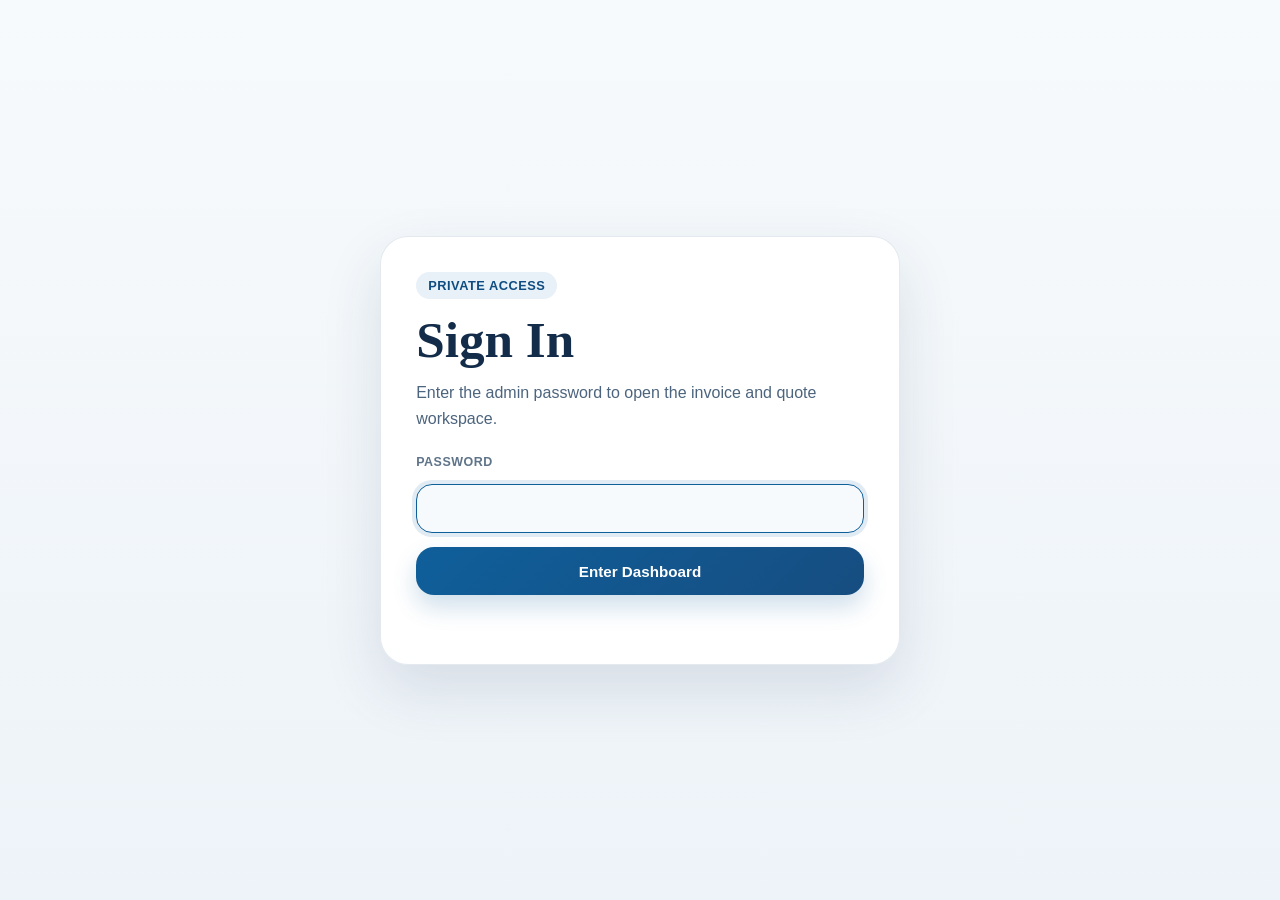
==== commit 70b5bd82: "update patch to signin" ====
--- a/admin/index.html
+++ b/admin/index.html
@@ -23,7 +23,7 @@
         </div>
     </div>
 
-    <div class="admin-shell" id="adminShell">
+    <div class="admin-shell" id="adminShell" aria-hidden="true">
     <header class="workspace-topbar">
         <a class="workspace-brand" href="../index.html" aria-label="Return to TODOS Logistics">
             <img src="../Assets/Logo-Compass.png" alt="TODOS Logistics Compass">
--- a/admin/css/styles.css
+++ b/admin/css/styles.css
@@ -18,7 +18,11 @@
 }
 
 .admin-shell[aria-hidden="true"] {
-    visibility: hidden;
+    display: none;
+}
+
+body.is-authenticated .admin-shell {
+    display: block;
 }
 
 .auth-gate {
@@ -30,7 +34,7 @@
     justify-content: center;
     padding: 1.5rem;
     background:
-        linear-gradient(180deg, rgba(247, 250, 252, 0.96), rgba(237, 243, 248, 0.98)),
+        linear-gradient(180deg, rgba(247, 250, 252, 1), rgba(237, 243, 248, 1)),
         radial-gradient(circle at top left, rgba(11, 93, 151, 0.1), transparent 28%);
     backdrop-filter: blur(10px);
 }
